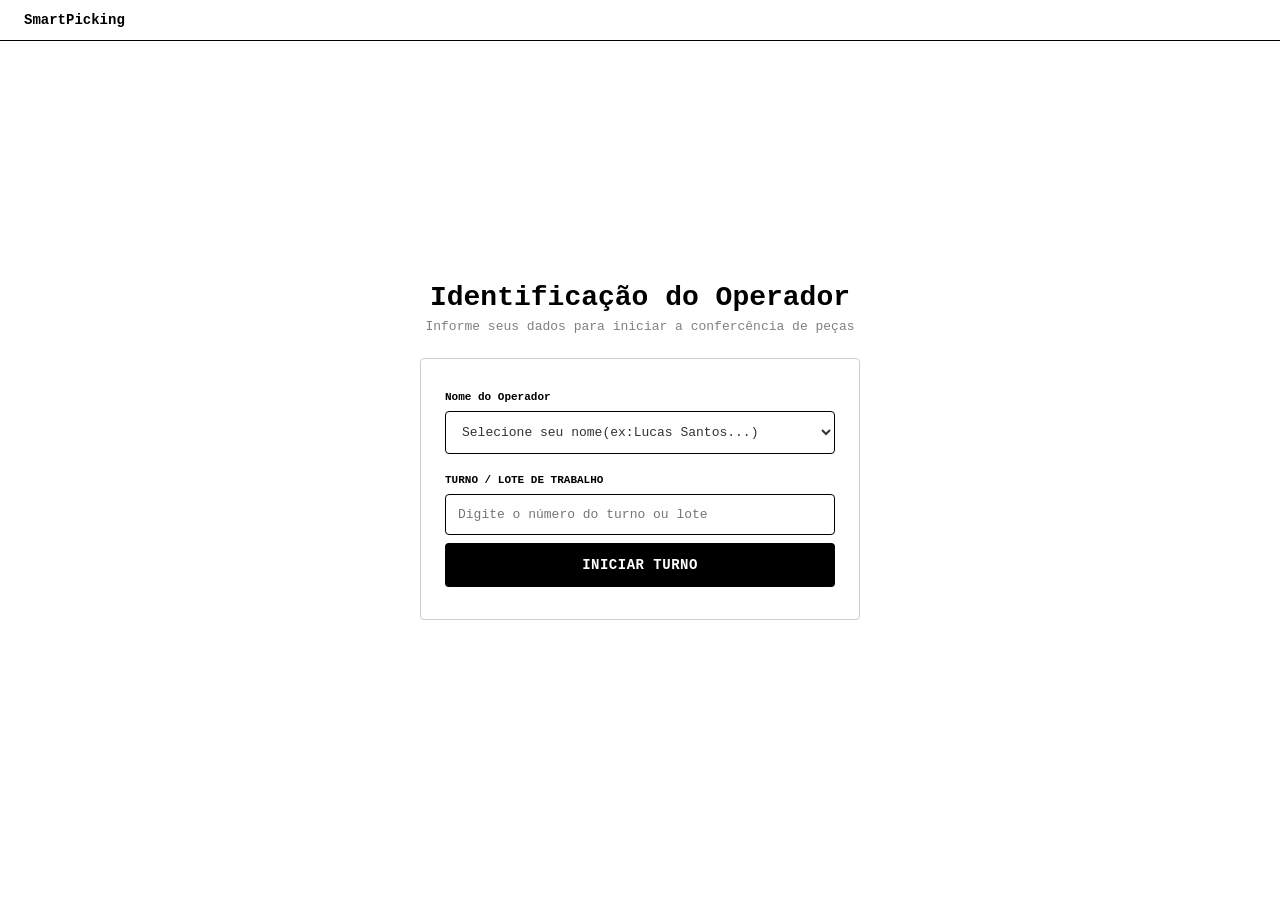
==== index.html @ 4bc98af6 "Add files via upload" ====
<!DOCTYPE html>
<html lang="pt-BR">

<head>
    <meta charset="UTF-8">
    <meta name="viewport" content="width=device-width, initial-scale=1.0">
    <title>Front-Font2</title>
    <link rel="stylesheet" href="style.css">
</head>

<body>
    <header class="navbar">
        <div class="container">
            <span class="logo-texto">SmartPicking</span>
        </div>
    </header>

    <main class="main-container">
        <h1 class="title">Identificação do Operador</h1>
        <p class="subtitle">Informe seus dados para iniciar a confercência de peças</p>

        <form id="loginForm" class="form-card" action="barras.html" method="get">

            <div class="input-group">
                <label for="operadorName" class="input-label">Nome do Operador</label>
                <div class="select">
                  <select id="operadorName" required>
                    <option value="" disabled selected hidden>Selecione seu nome(ex:Lucas Santos...)</option>
                    <option value="lucas">Lucas Santos</option>
                    <option value="ryan">Ryan Nicolas</option>
                    <option value="levi">Levi</option>
                  </select>
                </div>
            </div>

            <div class="acoes">
                <label for="workShift" class="input-label">TURNO / LOTE DE TRABALHO</label>
                <input type="text" id="workShift" placeholder="Digite o número do turno ou lote" required>
            </div>

            <button type="submit" class="btn-submit">INICIAR TURNO</button>

        </form>
    </main>
</body>
</html>
---- style.css ----
* {
    margin: 0;
    padding: 0;
    box-sizing: border-box;
    font-family: 'Courier New', Courier, monospace;
}
body{
    background-color: rgb(255, 255, 255);
    color: black;
    min-height: 100vh;
    display: flex;
    flex-direction: column;
}

.navbar{
    width: 100%;
    padding: 12px 24px;
    border-bottom: 1px solid rgb(0, 0, 0);
}

.container {
    display: flex;
    align-items: center;
    gap: 8px;
}

.logo-texto{
    font-weight: bold;
    font-size: 14px;
}

.main-container{
    flex: 1;
    display: flex;
    flex-direction: column;
    align-items: center;
    justify-content: center;
    padding: 20px;
    margin-top: -40px;
}
.title{
    font-size: 28px;
    font-weight: 700;
    margin-bottom: 6px;
    text-align: center;
}
.subtitle{
    font-size: 13px;
    color: gray;
    margin-bottom: 24px;
    text-align: center;
}
.form-card{
    width: 100%;
    max-width: 440px;
    border: 1px solid #cccccc;
    border-radius: 4px;
    padding: 32px 24px;
    background-color: #ffffff;
}
.input-group{
    margin-bottom: 20px;
}
.input-label{
    display: block;
    font-size: 11px;
    font-weight: bold;
    color: #000000;
    margin-bottom: 8px;
}

.form-card input,
.form-card select{
    width: 100%;
    padding: 12px;
    border: 1px solid gray;
    border-radius: 4px;
    font-size: 13px;
    color: #333333;
    outline: none;
    background-color: #ffffff;
}

.form-card input,
.form-card select{
    border-color: #000000;
}
.select-wrapper{
    position: relative;
}
.select-wrapper select{
    appearance: none;
    -webkit-appearance: none;
    -moz-appearance:none;
    padding-right: 30px;
}
.select-wrapper::after{
    font-size: 10px;
    color: #555555;
    position: absolute;
    right: 12px;
    top: 50%;
    transform: translateY(-50%);
    pointer-events: none;
}
.btn-submit{
    width: 100%;
    background-color: #000000;
    color: #ffffff;
    border: none;
    padding: 14px;
    font-size: 14px;
    font-weight: bold;
    border-radius: 4px;
    cursor: pointer;
    margin-top: 8px;
    letter-spacing: 0.5px;
    transition: background-color 0.2s ease;
    
}

.btn-submit:hover {
    background-color: black;
}
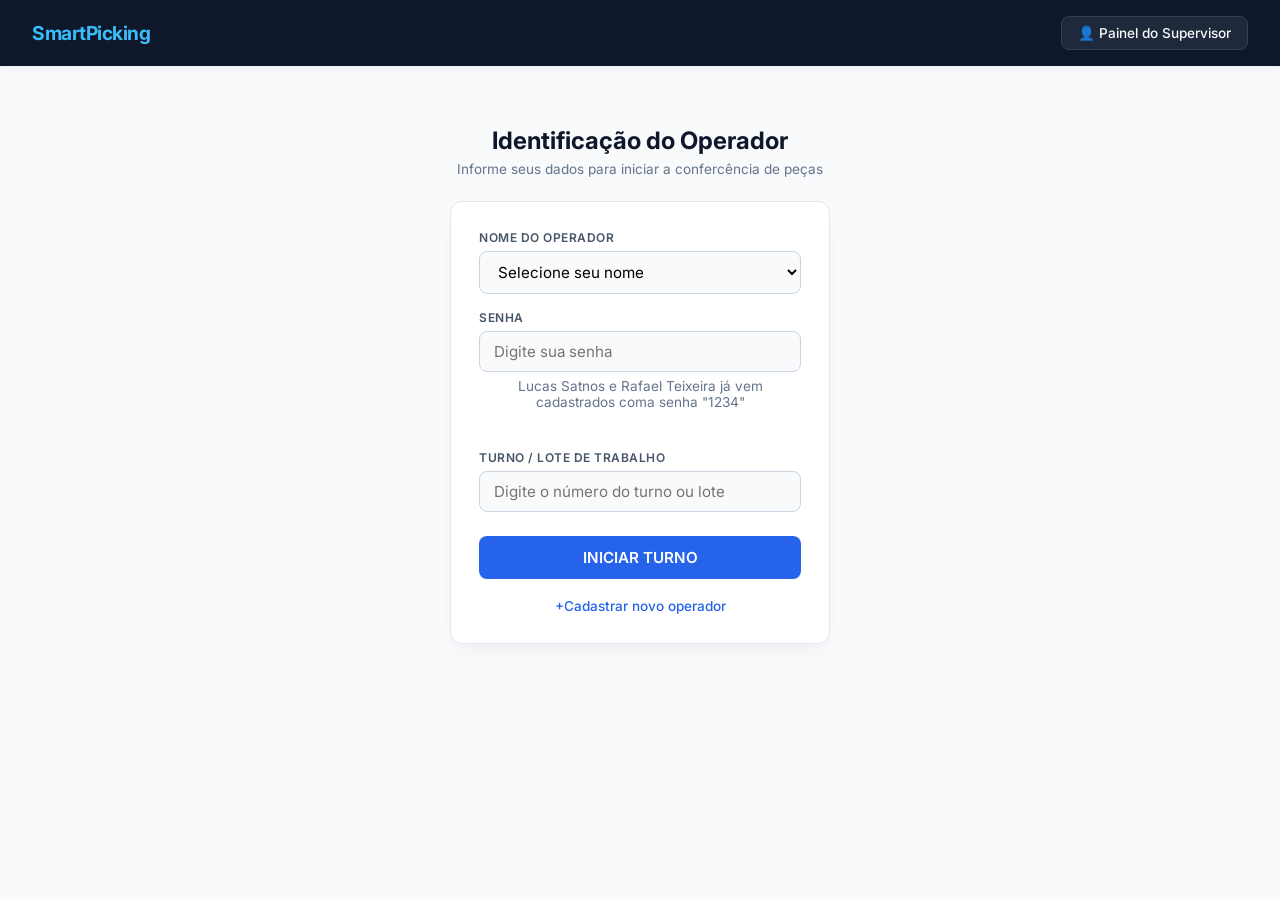
==== commit b4b02f2a: "Add files via upload" ====
--- a/index.html
+++ b/index.html
@@ -13,6 +13,7 @@
         <div class="container">
             <span class="logo-texto">SmartPicking</span>
         </div>
+        <a href="dashboard.html" class="nav-btn" style="text-decoration: none;">👤 Painel do Supervisor</a>
     </header>
 
     <main class="main-container">
@@ -24,15 +25,19 @@
             <div class="input-group">
                 <label for="operadorName" class="input-label">Nome do Operador</label>
                 <div class="select">
-                  <select id="operadorName" required>
-                    <option value="" disabled selected hidden>Selecione seu nome(ex:Lucas Santos...)</option>
-                    <option value="lucas">Lucas Santos</option>
-                    <option value="ryan">Ryan Nicolas</option>
-                    <option value="levi">Levi</option>
-                  </select>
+                    <select id="operadorName" required>
+                        <option value="" disabled selected hidden>Selecione seu nome</option>
+                        <option value="lucas">Lucas Santos</option>
+                        <option value="ryan">Ryan Nicolas</option>
+                        <option value="levi">Levi</option>
+                    </select>
                 </div>
             </div>
-
+            <div class="field">
+                <label>Senha</label>
+                <input type="password" id="senha-input" placeholder="Digite sua senha">
+                <p class="subtitle">Lucas Satnos e Rafael Teixeira já vem cadastrados coma senha "1234"</p>
+            </div>
             <div class="acoes">
                 <label for="workShift" class="input-label">TURNO / LOTE DE TRABALHO</label>
                 <input type="text" id="workShift" placeholder="Digite o número do turno ou lote" required>
@@ -40,7 +45,14 @@
 
             <button type="submit" class="btn-submit">INICIAR TURNO</button>
 
+            
+            <div>
+                <button type="button" id="open-cadastro" class="btn-cadastro">+Cadastrar novo operador</button>
+            </div>
+
         </form>
     </main>
+    <script src="index.js"></script>
 </body>
+
 </html>
--- a/style.css
+++ b/style.css
@@ -1,124 +1,143 @@
+@import url('https://fonts.googleapis.com/css2?family=Inter:wght@400;500;600;700&display=swap');
+
 * {
-    margin: 0;
-    padding: 0;
-    box-sizing: border-box;
-    font-family: 'Courier New', Courier, monospace;
-}
-body{
-    background-color: rgb(255, 255, 255);
-    color: black;
-    min-height: 100vh;
-    display: flex;
-    flex-direction: column;
+  box-sizing: border-box;
+  margin: 0;
+  padding: 0;
+  font-family: 'Inter', system-ui, -apple-system, sans-serif;
 }
 
-.navbar{
-    width: 100%;
-    padding: 12px 24px;
-    border-bottom: 1px solid rgb(0, 0, 0);
+body {
+  background-color: #f8fafc;
+  color: #0f172a;
 }
 
-.container {
-    display: flex;
-    align-items: center;
-    gap: 8px;
+/* Header Navbar */
+.navbar {
+  background-color: #0f172a;
+  padding: 1rem 2rem;
+  display: flex;
+  justify-content: space-between;
+  align-items: center;
+  box-shadow: 0 2px 8px rgba(0, 0, 0, 0.06);
 }
 
-.logo-texto{
-    font-weight: bold;
-    font-size: 14px;
+.logo-texto {
+  font-size: 1.2rem;
+  font-weight: 700;
+  letter-spacing: -0.5px;
+  color: #38bdf8;
 }
 
-.main-container{
-    flex: 1;
-    display: flex;
-    flex-direction: column;
-    align-items: center;
-    justify-content: center;
-    padding: 20px;
-    margin-top: -40px;
-}
-.title{
-    font-size: 28px;
-    font-weight: 700;
-    margin-bottom: 6px;
-    text-align: center;
-}
-.subtitle{
-    font-size: 13px;
-    color: gray;
-    margin-bottom: 24px;
-    text-align: center;
-}
-.form-card{
-    width: 100%;
-    max-width: 440px;
-    border: 1px solid #cccccc;
-    border-radius: 4px;
-    padding: 32px 24px;
-    background-color: #ffffff;
-}
-.input-group{
-    margin-bottom: 20px;
-}
-.input-label{
-    display: block;
-    font-size: 11px;
-    font-weight: bold;
-    color: #000000;
-    margin-bottom: 8px;
+.nav-btn {
+  background: #1e293b;
+  color: #f8fafc;
+  border: 1px solid #334155;
+  padding: 8px 16px;
+  border-radius: 8px;
+  font-weight: 500;
+  font-size: 0.85rem;
+  cursor: pointer;
+  transition: all 0.2s ease;
 }
 
-.form-card input,
-.form-card select{
-    width: 100%;
-    padding: 12px;
-    border: 1px solid gray;
-    border-radius: 4px;
-    font-size: 13px;
-    color: #333333;
-    outline: none;
-    background-color: #ffffff;
+.nav-btn:hover {
+  background: #334155;
+  color: #fff;
 }
 
-.form-card input,
-.form-card select{
-    border-color: #000000;
+/* Card de Login */
+.main-container {
+  max-width: 420px;
+  margin: 60px auto;
+  padding: 0 20px;
 }
-.select-wrapper{
-    position: relative;
+
+.title {
+  font-size: 1.5rem;
+  font-weight: 700;
+  text-align: center;
+  color: #0f172a;
+  margin-bottom: 6px;
 }
-.select-wrapper select{
-    appearance: none;
-    -webkit-appearance: none;
-    -moz-appearance:none;
-    padding-right: 30px;
+
+.subtitle {
+  font-size: 0.85rem;
+  color: #64748b;
+  text-align: center;
+  margin-bottom: 24px;
 }
-.select-wrapper::after{
-    font-size: 10px;
-    color: #555555;
-    position: absolute;
-    right: 12px;
-    top: 50%;
-    transform: translateY(-50%);
-    pointer-events: none;
+
+.form-card {
+  background: #ffffff;
+  border-radius: 12px;
+  padding: 28px;
+  box-shadow: 0 10px 25px -5px rgba(0, 0, 0, 0.05), 0 8px 10px -6px rgba(0, 0, 0, 0.01);
+  border: 1px solid #e2e8f0;
+  display: flex;
+  flex-direction: column;
+  gap: 16px;
 }
-.btn-submit{
-    width: 100%;
-    background-color: #000000;
-    color: #ffffff;
-    border: none;
-    padding: 14px;
-    font-size: 14px;
-    font-weight: bold;
-    border-radius: 4px;
-    cursor: pointer;
-    margin-top: 8px;
-    letter-spacing: 0.5px;
-    transition: background-color 0.2s ease;
-    
+
+.input-group, .field, .acoes {
+  display: flex;
+  flex-direction: column;
+  gap: 6px;
+}
+
+.input-label, label {
+  font-size: 0.75rem;
+  font-weight: 600;
+  text-transform: uppercase;
+  letter-spacing: 0.5px;
+  color: #475569;
+}
+
+input[type="text"], input[type="password"], select {
+  width: 100%;
+  padding: 10px 14px;
+  border: 1px solid #cbd5e1;
+  border-radius: 8px;
+  font-size: 0.95rem;
+  background: #f8fafc;
+  transition: all 0.2s ease;
+  outline: none;
+}
+
+input:focus, select:focus {
+  border-color: #2563eb;
+  box-shadow: 0 0 0 3px rgba(37, 99, 235, 0.15);
+  background: #fff;
+}
+
+.btn-submit {
+  background: #2563eb;
+  color: #ffffff;
+  font-weight: 600;
+  padding: 12px;
+  border: none;
+  border-radius: 8px;
+  cursor: pointer;
+  transition: background 0.2s ease;
+  margin-top: 8px;
+  font-size: 0.95rem;
 }
 
 .btn-submit:hover {
-    background-color: black;
+  background: #1d4ed8;
+}
+
+.btn-cadastro {
+  background: transparent;
+  color: #2563eb;
+  border: none;
+  font-weight: 500;
+  font-size: 0.85rem;
+  cursor: pointer;
+  width: 100%;
+  text-align: center;
+}
+
+.btn-cadastro:hover {
+  text-decoration: underline;
 }
